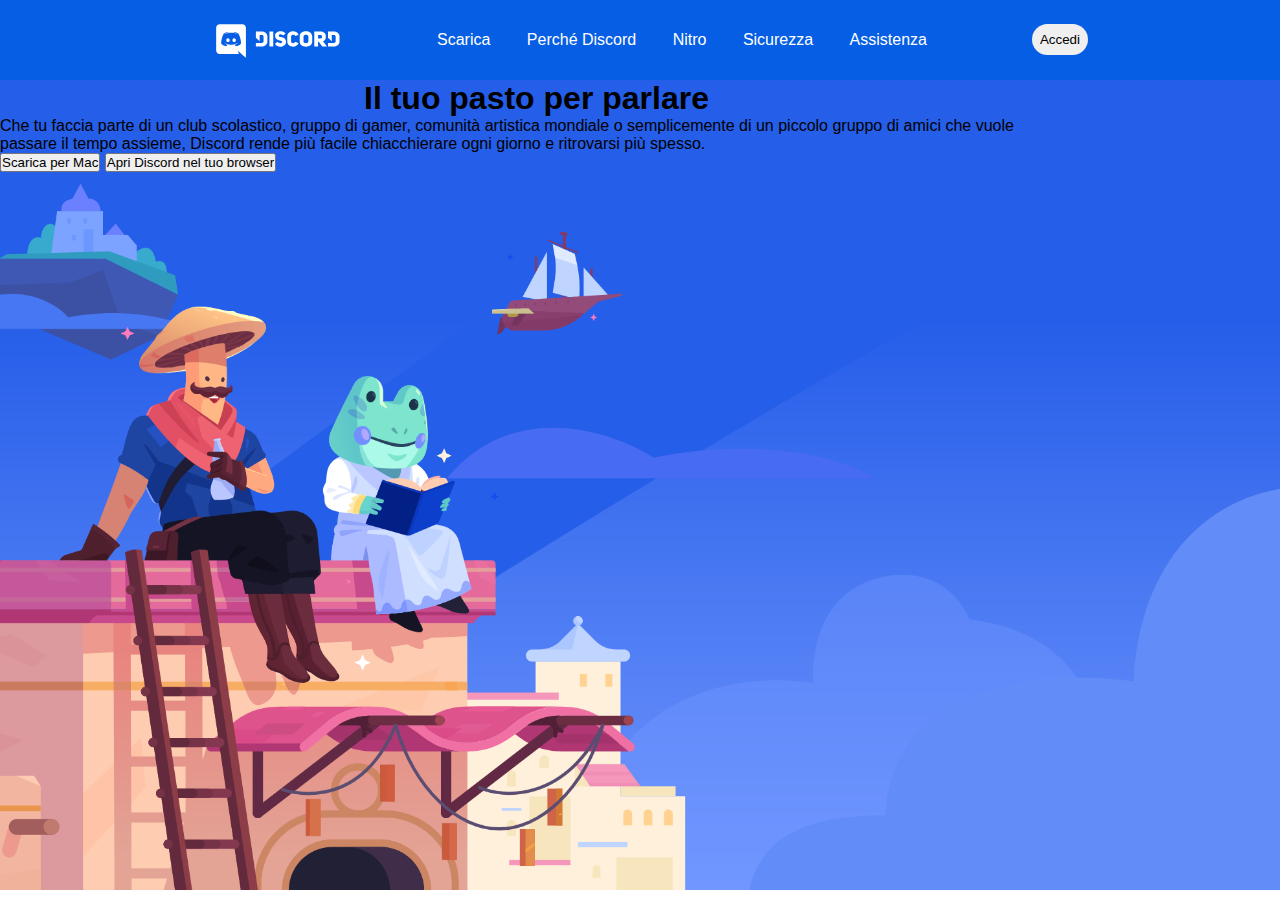
==== index.html @ f9d79a92 "add header" ====
<!DOCTYPE html>
<html lang="it">
<head>
    <meta charset="UTF-8">
    <meta http-equiv="X-UA-Compatible" content="IE=edge">
    <meta name="viewport" content="width=device-width, initial-scale=1.0">
    <title>Discord</title>


    <link rel="stylesheet" href="css/style.css">
</head>
<body>
    <header>
        <nav>
            <div class="menu">
                <ul>
                    <li><a href="#!">Scarica</a></li>
                    <li><a href="#!">Perché Discord</a></li>
                    <li><a href="#!">Nitro</a></li>
                    <li><a href="#!">Sicurezza</a></li>
                    <li><a href="#!">Assistenza</a></li>
                </ul>
            </div>
            <img src="img/logo.svg" alt="logo discord">
            <button>Accedi</button>
        </nav>
        
    </header>
    <div class="background">
        <section class="centered section">
            <h1>Il tuo pasto per parlare</h1>
            <p>
                Che tu faccia parte di un club scolastico, gruppo di gamer, comunità artistica mondiale o semplicemente di un piccolo gruppo di amici che vuole passare il tempo assieme, Discord rende più facile chiacchierare ogni giorno e ritrovarsi più spesso.
            </p>
            <button>Scarica per Mac</button>
            <button>Apri Discord nel tuo browser</button>

        </section>
    </div>
</body>
</html>
---- css/style.css ----
*{
    margin: 0;
    padding: 0;
    box-sizing: border-box;
}

html{
    font-family: Arial, Helvetica, sans-serif;
}

header{
    height: 80px;
    background-color: rgb(5,94,228	) ;
}

nav{
    max-width: 70%;
    margin: 0 auto;
    text-align: center;
    line-height: 80px;
}

.menu{
    display: inline-block;
    margin-left: -2rem;
}

nav li{
    list-style: none;
    display: inline-block;
    line-height: 80px;   
}

ul{
    display: inline-block;
}

li a{
    text-decoration: none;
    display: inline-block;
    padding-left: 1rem;
    padding-right: 1rem;
    color: white;
}

li a:hover{
    text-decoration: underline;
}

header img{
    float: left;
    padding: 1.5rem;
}

nav button{
    float: right;
    border: none;
    padding: 0.5rem;
    border-radius: 1rem;
    vertical-align: middle;
    margin-top: 1.5rem;
}

.background{
    background-image: url(../img/jumbo.png);
    height: 90vh;
    background-size: cover;
    background-repeat: no-repeat;
}	

.section{
    height: 80%;
    width: 80%;
}
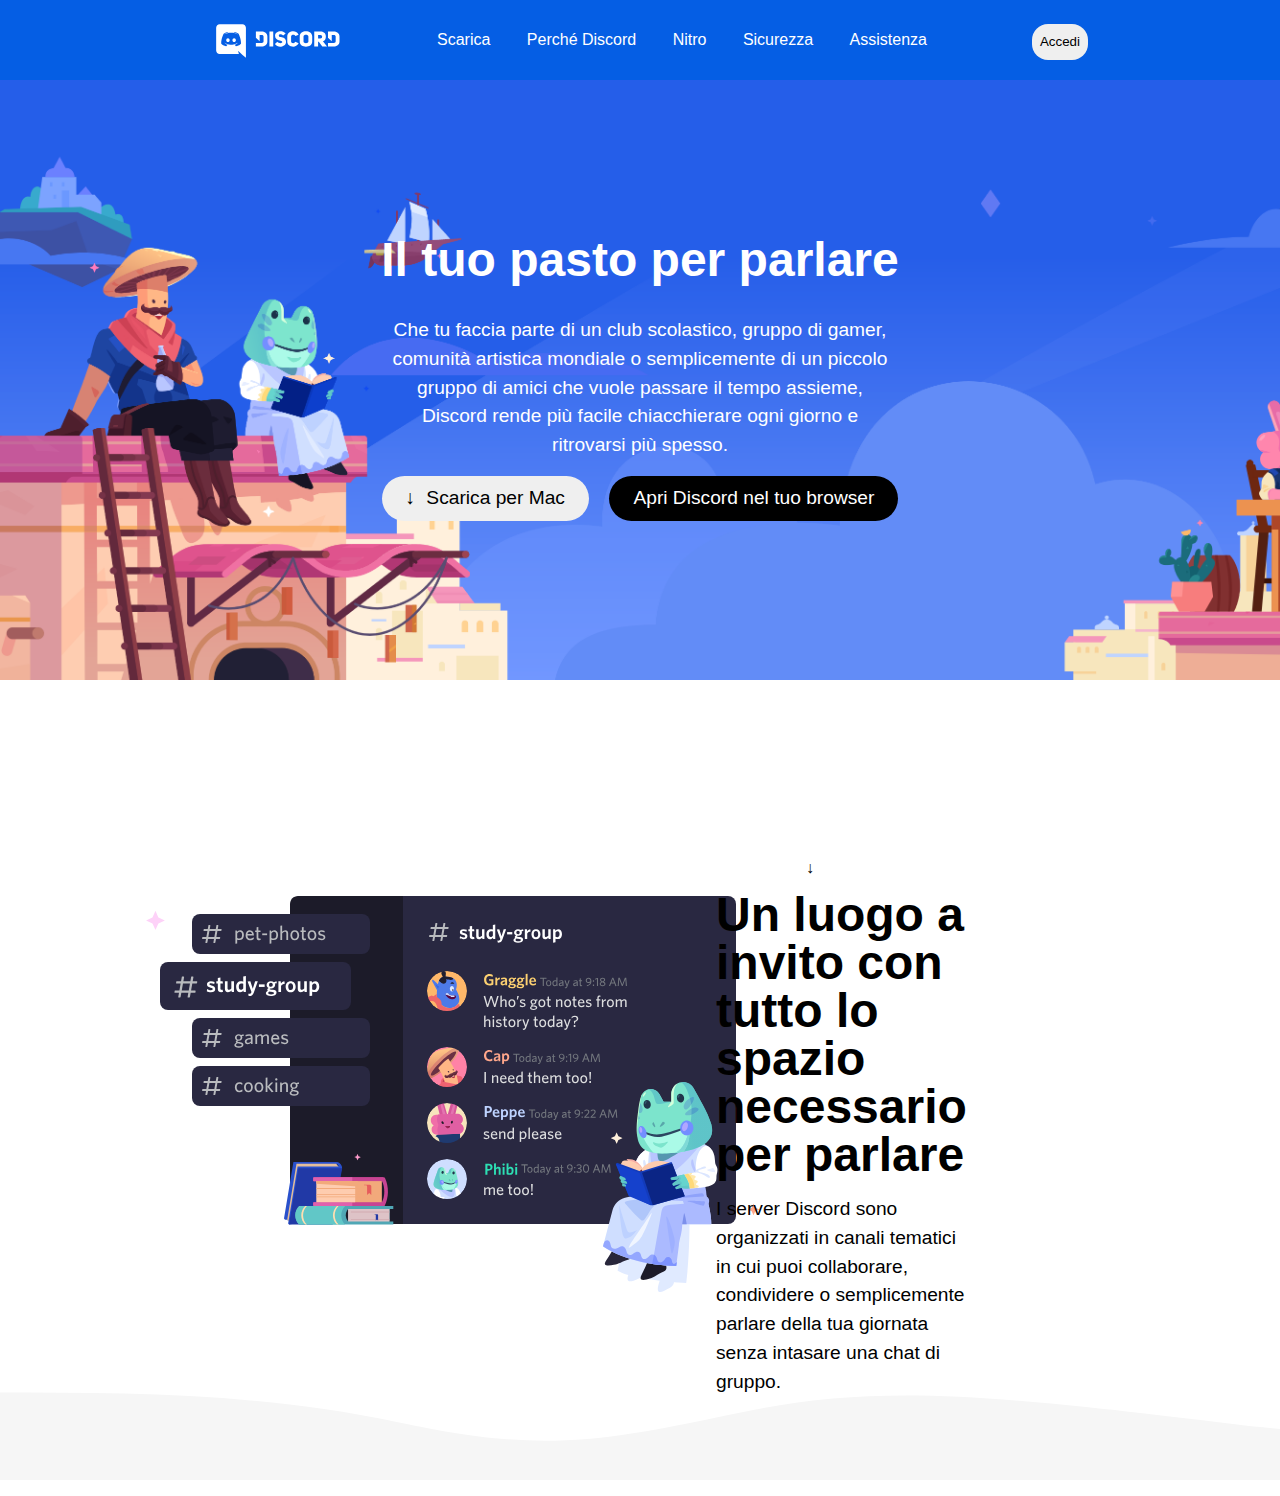
==== commit a0b4a467: "section 1" ====
--- a/index.html
+++ b/index.html
@@ -28,14 +28,30 @@
     </header>
     <div class="background">
         <section class="centered section">
-            <h1>Il tuo pasto per parlare</h1>
-            <p>
+            <h1 class="title page">Il tuo pasto per parlare</h1>
+            <p class="text subtitle">
                 Che tu faccia parte di un club scolastico, gruppo di gamer, comunità artistica mondiale o semplicemente di un piccolo gruppo di amici che vuole passare il tempo assieme, Discord rende più facile chiacchierare ogni giorno e ritrovarsi più spesso.
             </p>
-            <button>Scarica per Mac</button>
-            <button>Apri Discord nel tuo browser</button>
+            <button class="white button">Scarica per Mac</button>
+            <button class="black button">Apri Discord nel tuo browser</button>
 
         </section>
     </div>
+    <div class="container-sec">
+        <section class="section white">
+            <img src="img/item1.svg" alt="">
+            <div class="right column">
+                <h1 class="title">
+                    Un luogo a invito con tutto lo spazio necessario per parlare
+                </h1>
+                <p class="text">
+                    I server Discord sono organizzati in canali tematici in cui puoi collaborare, condividere o semplicemente parlare della tua giornata senza intasare una chat di gruppo.
+                </p> 
+            </div>
+           
+        </section> 
+        <svg class="wave-1hkxOo wave" version="1.1" xmlns="http://www.w3.org/2000/svg" viewBox="0 0 1440 100" preserveAspectRatio="none"><path class="wavePath-haxJK1 animationPaused-2hZ4IO" d="M826.337463,25.5396311 C670.970254,58.655965 603.696181,68.7870267 447.802481,35.1443383 C293.342778,1.81111414 137.33377,1.81111414 0,1.81111414 L0,150 L1920,150 L1920,1.81111414 C1739.53523,-16.6853983 1679.86404,73.1607868 1389.7826,37.4859505 C1099.70117,1.81111414 981.704672,-7.57670281 826.337463,25.5396311 Z" fill="rgb(246,246,246)"></path></svg>
+    </div>
+   
 </body>
 </html>--- a/css/style.css
+++ b/css/style.css
@@ -2,6 +2,7 @@
     margin: 0;
     padding: 0;
     box-sizing: border-box;
+    line-height: 1.5em;
 }
 
 html{
@@ -63,12 +64,86 @@
 
 .background{
     background-image: url(../img/jumbo.png);
-    height: 90vh;
     background-size: cover;
     background-repeat: no-repeat;
+    text-align: center;
+    color: white;
+    height: 600px;
+    position: relative;
 }	
 
+.container-sec{
+    height: 800px;
+    position: relative;
+}
 .section{
+    position: absolute;
+    top: 50%;
+    left: 50%;
+    transform: translate(-50%, -50%);
     height: 80%;
-    width: 80%;
+    width: 80%;   
+    margin-top: 6rem;
+}
+
+.page{
+    margin-bottom: 2rem;
+}
+
+.title{
+    font-size: 3rem;
+    line-height: 3rem;
+}
+
+.subtitle{
+    width: 50%;
+    margin: auto;
+    font-size: 1.2rem;
+}
+
+.text{
+    font-size: 1.2rem;
+    margin-top: 1rem;
+}
+
+.button{
+    border: none;
+    font-size: 1.2rem;
+    border-radius: 1.5rem;
+    padding: .5rem 1.5rem;
+    margin: .5rem;
+    margin-top: 1rem;
+}
+
+.white::before{
+    content: "\2193";
+    padding-right: 0.7rem;
+}
+
+.black{
+    color: white;
+    background: black;
+}
+
+img{
+    float: left;
+    
+}
+
+.column{
+    width: 25%;
+    display: inline-block;
+    position: absolute;
+    right: 180px;
+    top:35px;
+}
+
+.right{
+    margin-left: 8rem;
+}
+
+.wave{
+    margin-top: 10rem; 
+    position: absolute;
+    bottom:0;
 }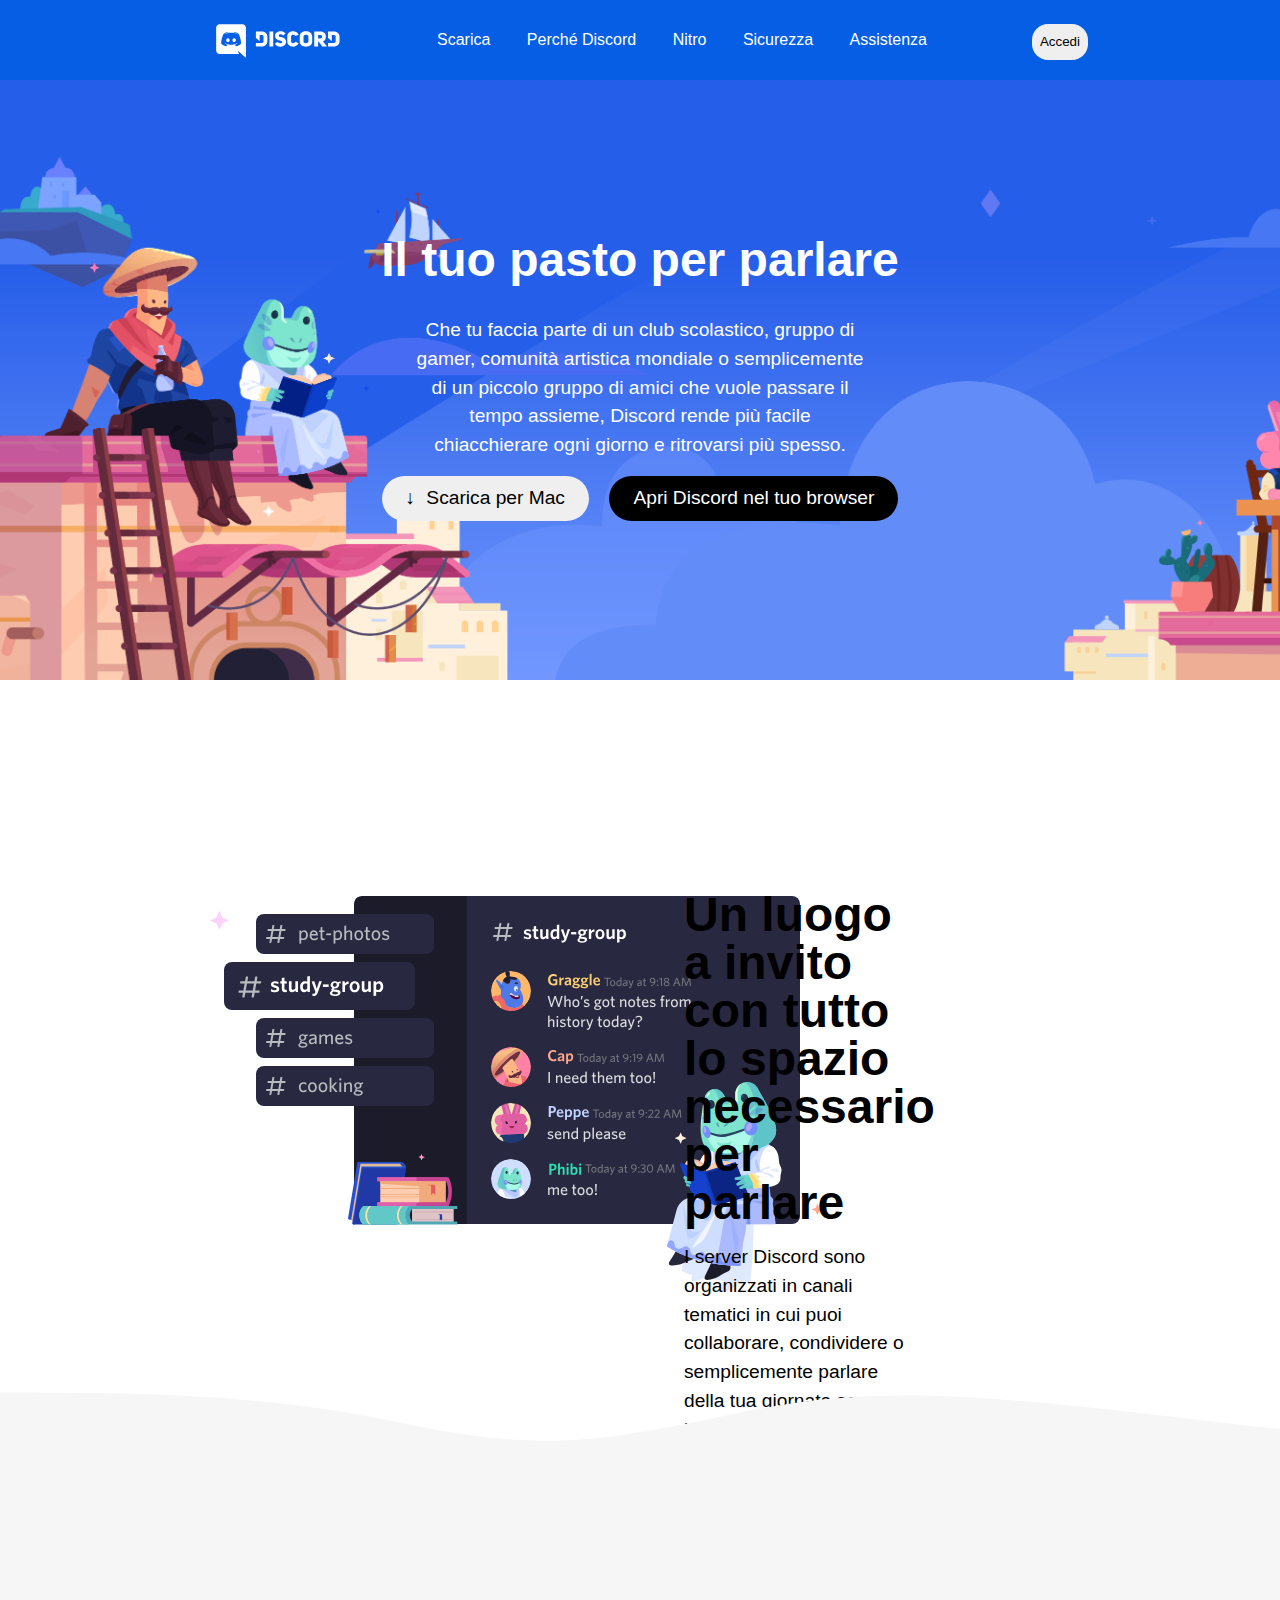
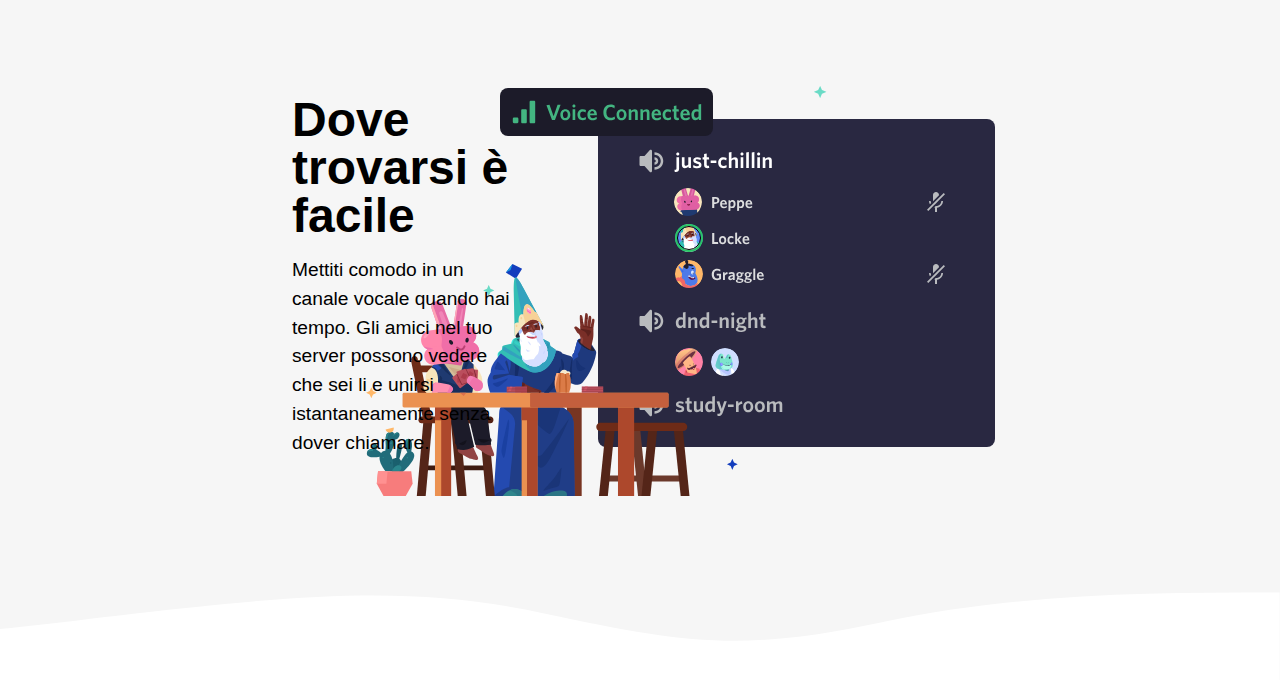
==== commit a45301c1: "section 2" ====
--- a/index.html
+++ b/index.html
@@ -38,7 +38,7 @@
         </section>
     </div>
     <div class="container-sec">
-        <section class="section white">
+        <section class="section first">
             <img src="img/item1.svg" alt="">
             <div class="right column">
                 <h1 class="title">
@@ -52,6 +52,21 @@
         </section> 
         <svg class="wave-1hkxOo wave" version="1.1" xmlns="http://www.w3.org/2000/svg" viewBox="0 0 1440 100" preserveAspectRatio="none"><path class="wavePath-haxJK1 animationPaused-2hZ4IO" d="M826.337463,25.5396311 C670.970254,58.655965 603.696181,68.7870267 447.802481,35.1443383 C293.342778,1.81111414 137.33377,1.81111414 0,1.81111414 L0,150 L1920,150 L1920,1.81111414 C1739.53523,-16.6853983 1679.86404,73.1607868 1389.7826,37.4859505 C1099.70117,1.81111414 981.704672,-7.57670281 826.337463,25.5396311 Z" fill="rgb(246,246,246)"></path></svg>
     </div>
-   
+    <div class="container-sec grey">
+        <section class="section">
+            <img src="img/item2.svg" alt="">
+            <div class="left column">
+                <h1 class="title">
+                    Dove trovarsi è facile
+                </h1>
+                <p class="text">
+                    Mettiti comodo in un canale vocale quando hai tempo. Gli amici nel tuo server possono vedere che sei li e unirsi istantaneamente senza dover chiamare.
+                </p> 
+            </div>
+           
+        </section> 
+        <svg class="wave-1hkxOo bottom wave" version="1.1" xmlns="http://www.w3.org/2000/svg" viewBox="0 0 1440 100" preserveAspectRatio="none"><path class="wavePath-haxJK1 animationPaused-2hZ4IO" d="M826.337463,25.5396311 C670.970254,58.655965 603.696181,68.7870267 447.802481,35.1443383 C293.342778,1.81111414 137.33377,1.81111414 0,1.81111414 L0,150 L1920,150 L1920,1.81111414 C1739.53523,-16.6853983 1679.86404,73.1607868 1389.7826,37.4859505 C1099.70117,1.81111414 981.704672,-7.57670281 826.337463,25.5396311 Z" fill="white"></path></svg>
+    </div>
+
 </body>
 </html>--- a/css/style.css
+++ b/css/style.css
@@ -68,7 +68,7 @@
     background-repeat: no-repeat;
     text-align: center;
     color: white;
-    height: 600px;
+    min-height: 600px;
     position: relative;
 }	
 
@@ -82,7 +82,7 @@
     left: 50%;
     transform: translate(-50%, -50%);
     height: 80%;
-    width: 80%;   
+    width: 70%;   
     margin-top: 6rem;
 }
 
@@ -132,18 +132,36 @@
 
 .column{
     width: 25%;
+}
+
+.right{
     display: inline-block;
     position: absolute;
     right: 180px;
     top:35px;
 }
 
-.right{
-    margin-left: 8rem;
+.wave{
+    position: absolute;
+    bottom:0;
 }
 
-.wave{
-    margin-top: 10rem; 
+.grey{
+    background-color: rgb(246,246,246);
+}
+
+.grey img{
+    float: right;
+    margin-right: 4rem;
+}
+
+.left{
+    display: inline-block;
     position: absolute;
-    bottom:0;
+    left: 100px;
+    top:40px;
+}
+
+.bottom{
+    transform: scale(-1, 1);
 }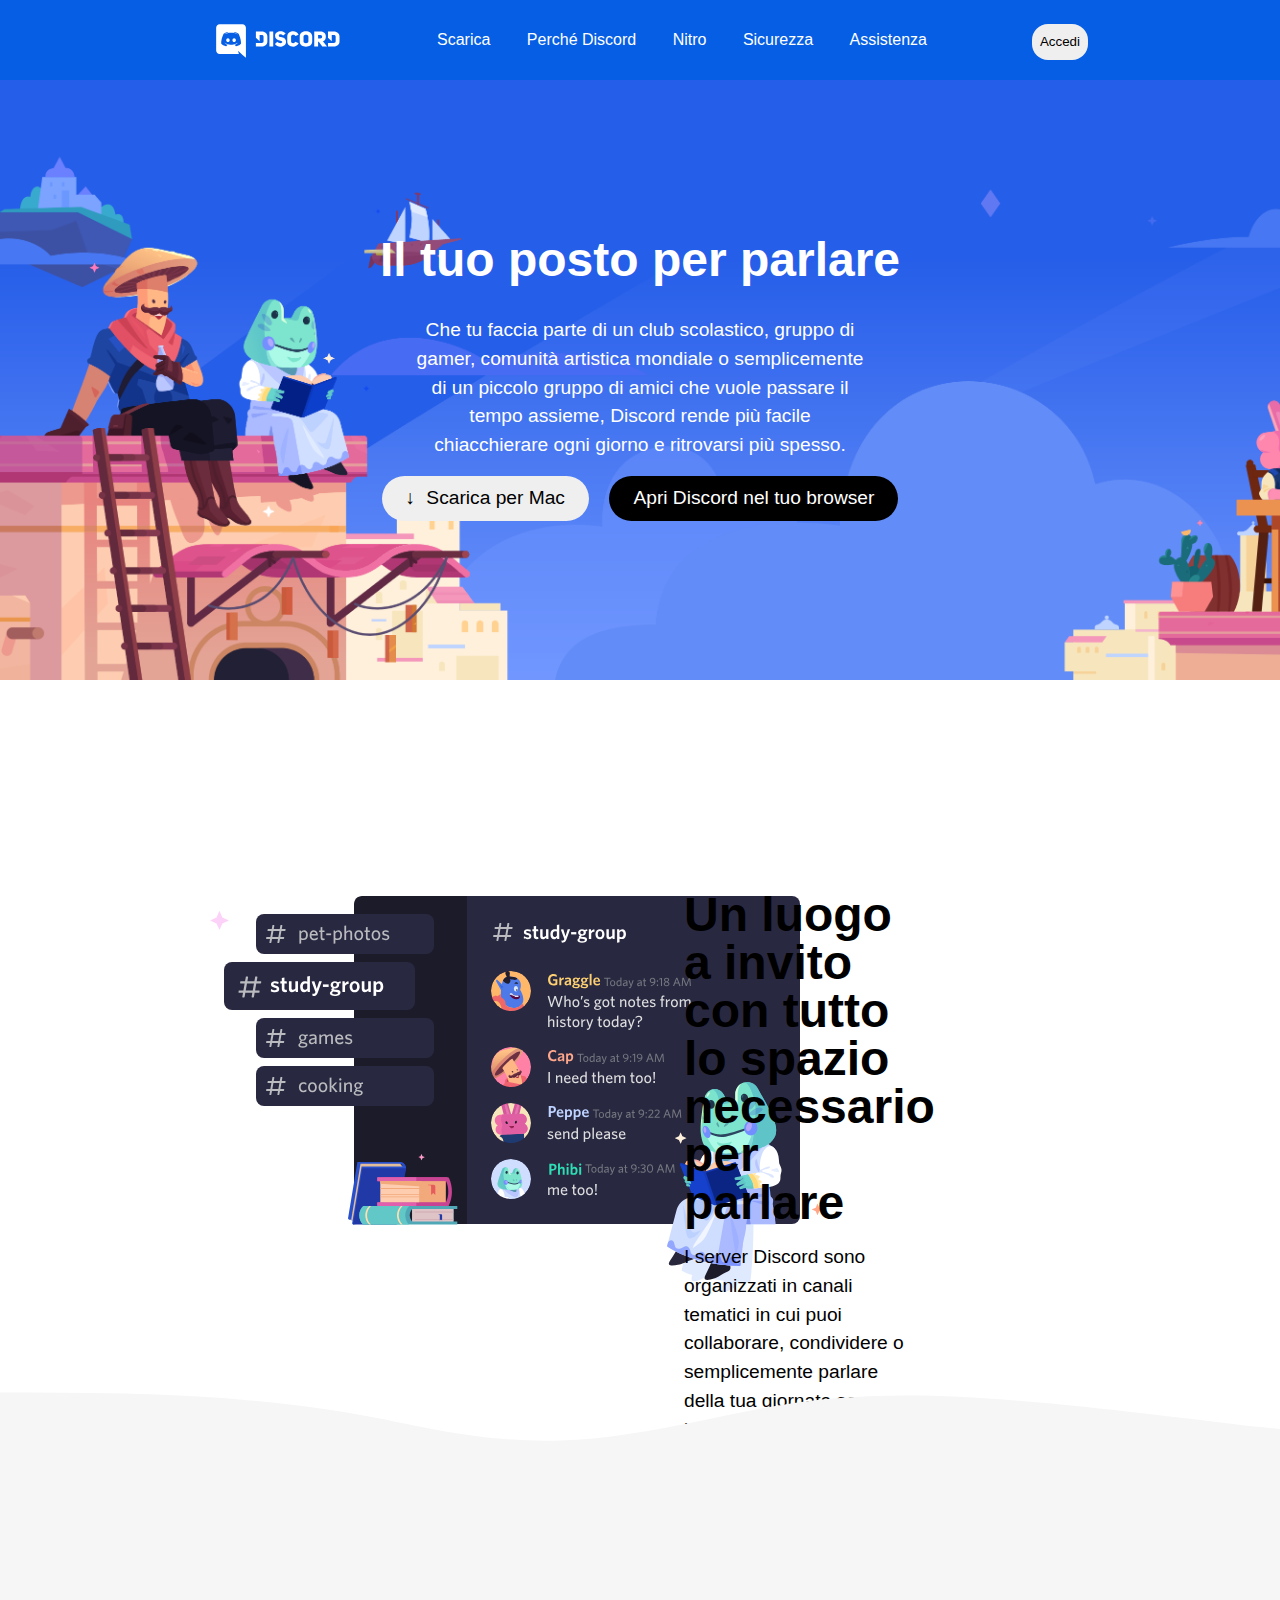
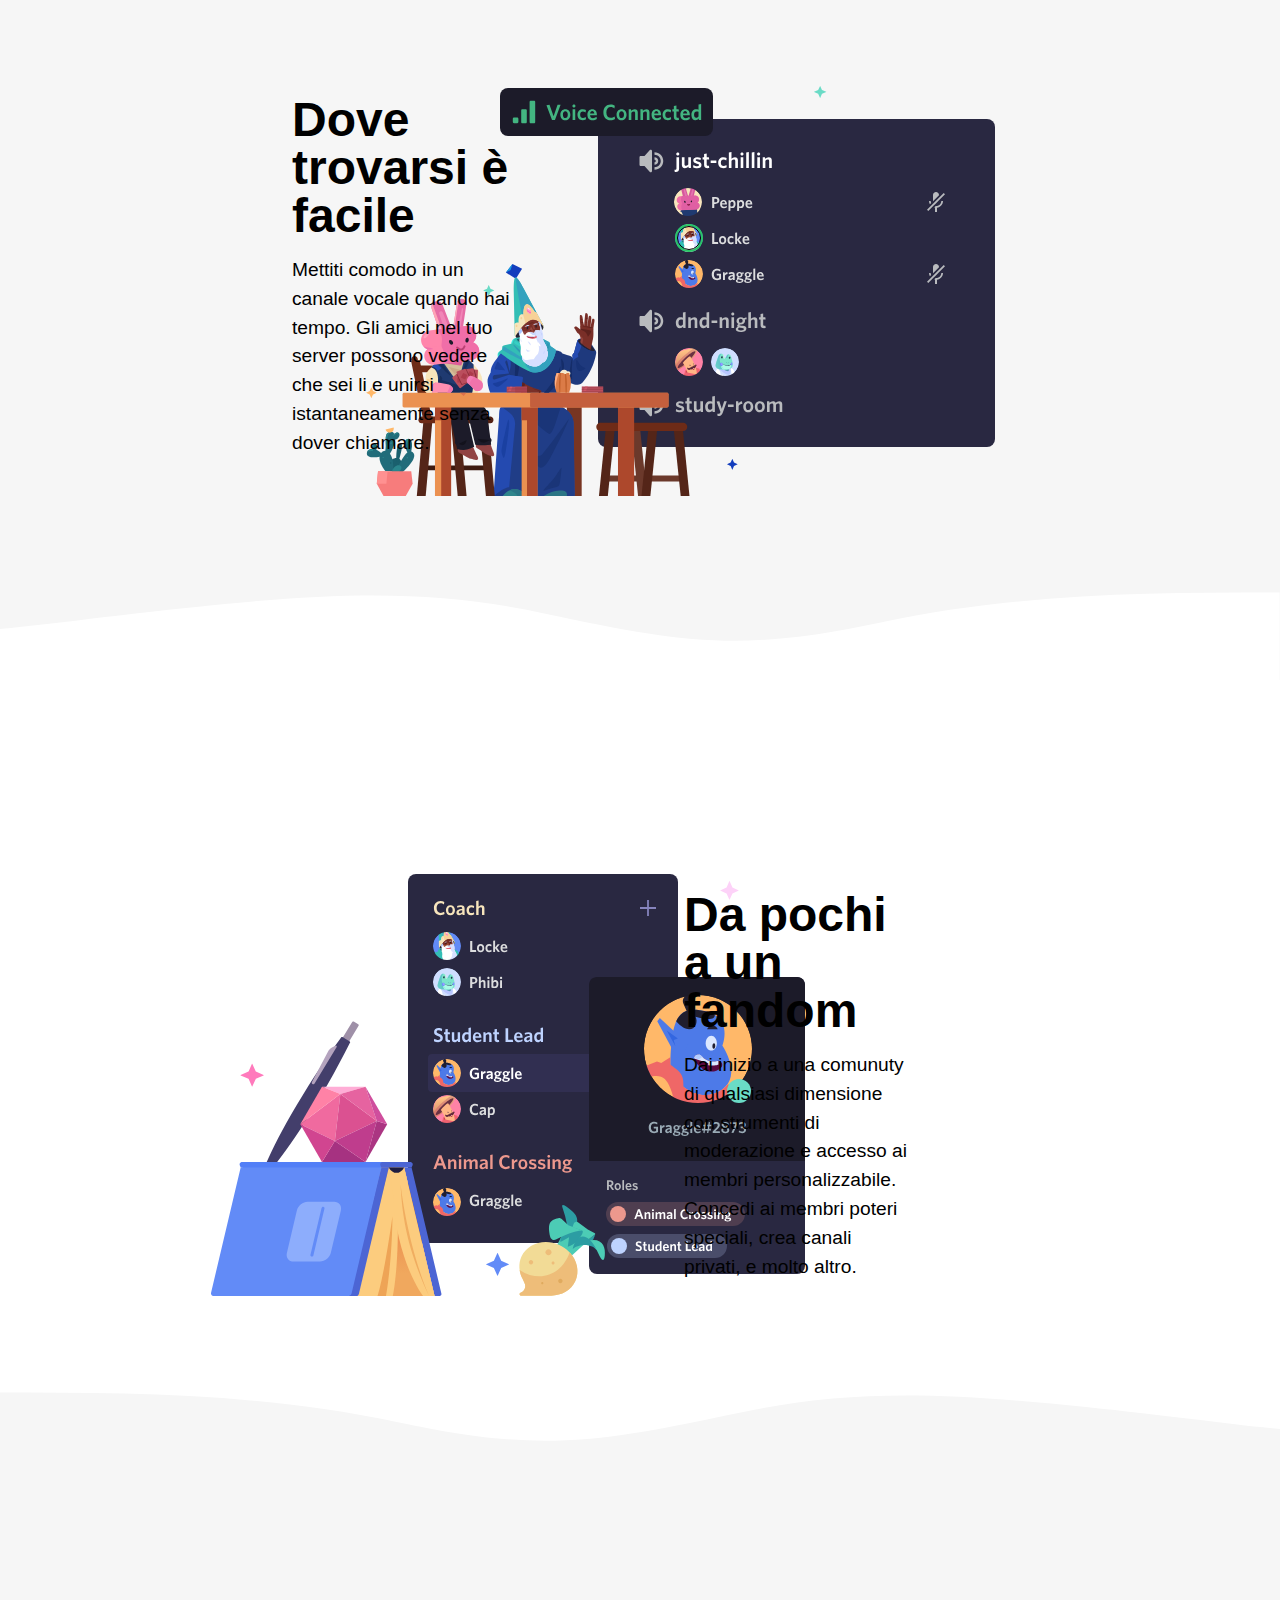
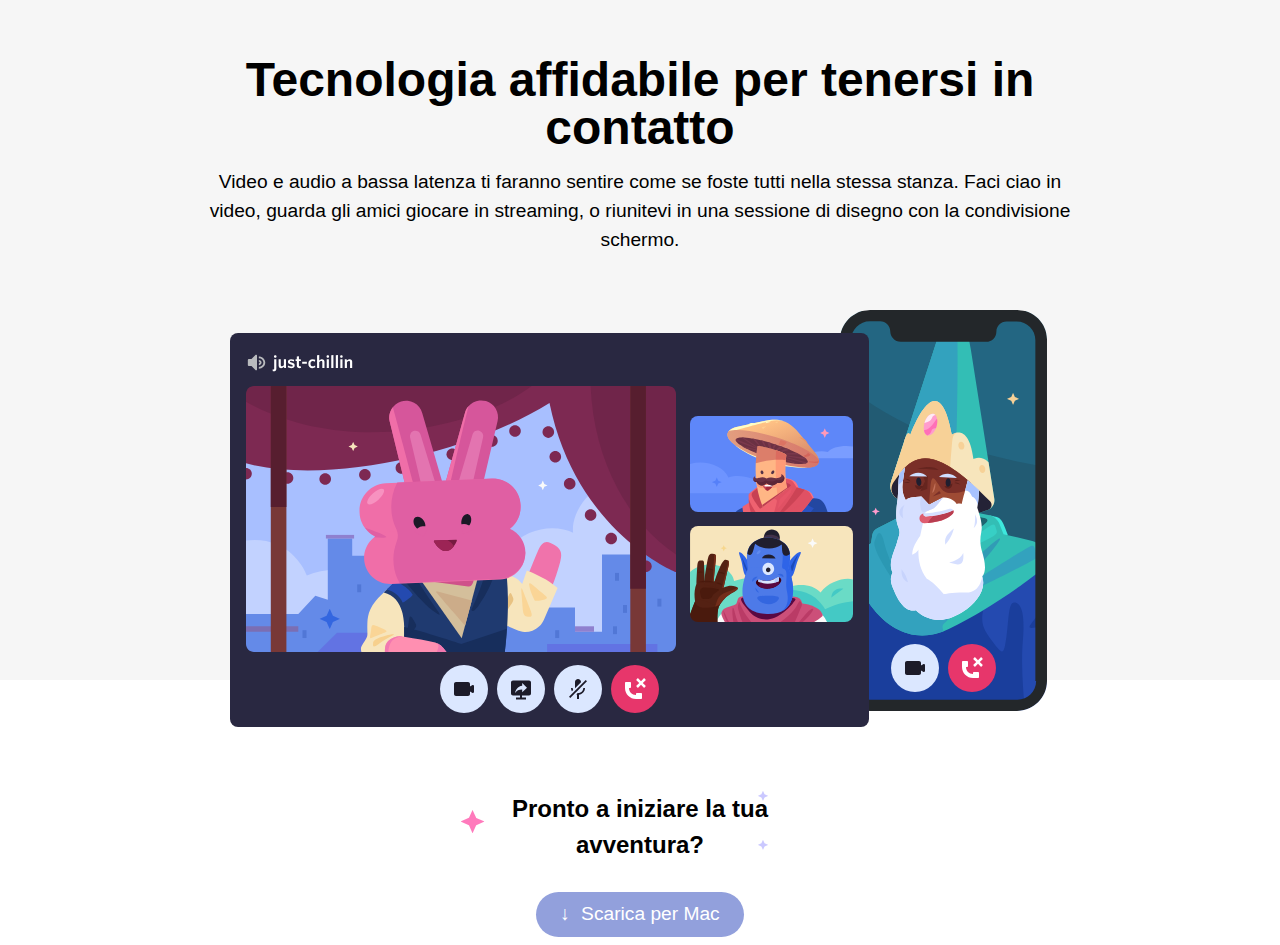
==== commit 638cfb80: "all sections" ====
--- a/index.html
+++ b/index.html
@@ -26,9 +26,10 @@
         </nav>
         
     </header>
+<!-- sezione superiore -->
     <div class="background">
         <section class="centered section">
-            <h1 class="title page">Il tuo pasto per parlare</h1>
+            <h1 class="title page">Il tuo posto per parlare</h1>
             <p class="text subtitle">
                 Che tu faccia parte di un club scolastico, gruppo di gamer, comunità artistica mondiale o semplicemente di un piccolo gruppo di amici che vuole passare il tempo assieme, Discord rende più facile chiacchierare ogni giorno e ritrovarsi più spesso.
             </p>
@@ -37,6 +38,7 @@
 
         </section>
     </div>
+<!-- prima sezione -->
     <div class="container-sec">
         <section class="section first">
             <img src="img/item1.svg" alt="">
@@ -52,7 +54,8 @@
         </section> 
         <svg class="wave-1hkxOo wave" version="1.1" xmlns="http://www.w3.org/2000/svg" viewBox="0 0 1440 100" preserveAspectRatio="none"><path class="wavePath-haxJK1 animationPaused-2hZ4IO" d="M826.337463,25.5396311 C670.970254,58.655965 603.696181,68.7870267 447.802481,35.1443383 C293.342778,1.81111414 137.33377,1.81111414 0,1.81111414 L0,150 L1920,150 L1920,1.81111414 C1739.53523,-16.6853983 1679.86404,73.1607868 1389.7826,37.4859505 C1099.70117,1.81111414 981.704672,-7.57670281 826.337463,25.5396311 Z" fill="rgb(246,246,246)"></path></svg>
     </div>
-    <div class="container-sec grey">
+<!-- seconda sezione -->
+    <div class="container-sec grey mid">
         <section class="section">
             <img src="img/item2.svg" alt="">
             <div class="left column">
@@ -67,6 +70,41 @@
         </section> 
         <svg class="wave-1hkxOo bottom wave" version="1.1" xmlns="http://www.w3.org/2000/svg" viewBox="0 0 1440 100" preserveAspectRatio="none"><path class="wavePath-haxJK1 animationPaused-2hZ4IO" d="M826.337463,25.5396311 C670.970254,58.655965 603.696181,68.7870267 447.802481,35.1443383 C293.342778,1.81111414 137.33377,1.81111414 0,1.81111414 L0,150 L1920,150 L1920,1.81111414 C1739.53523,-16.6853983 1679.86404,73.1607868 1389.7826,37.4859505 C1099.70117,1.81111414 981.704672,-7.57670281 826.337463,25.5396311 Z" fill="white"></path></svg>
     </div>
+<!-- terza sezione -->
+    <div class="container-sec">
+        <section class="section first">
+            <img src="img/item3.svg" alt="">
+            <div class="right column">
+                <h1 class="title">
+                    Da pochi a un fandom
+                </h1>
+                <p class="text">
+                    Dai inizio a una comunuty di qualsiasi dimensione con strumenti di moderazione e accesso ai membri personalizzabile. Concedi ai membri poteri speciali, crea canali privati, e molto altro.
+                </p> 
+            </div>
+           
+        </section> 
+        <svg class="wave-1hkxOo wave" version="1.1" xmlns="http://www.w3.org/2000/svg" viewBox="0 0 1440 100" preserveAspectRatio="none"><path class="wavePath-haxJK1 animationPaused-2hZ4IO" d="M826.337463,25.5396311 C670.970254,58.655965 603.696181,68.7870267 447.802481,35.1443383 C293.342778,1.81111414 137.33377,1.81111414 0,1.81111414 L0,150 L1920,150 L1920,1.81111414 C1739.53523,-16.6853983 1679.86404,73.1607868 1389.7826,37.4859505 C1099.70117,1.81111414 981.704672,-7.57670281 826.337463,25.5396311 Z" fill="rgb(246,246,246)"></path></svg>
+    </div>
+<!-- ultima sezione -->
+    <div class="container-sec grey">
+        <section class="centered section">
+            <h1 class="title">Tecnologia affidabile per tenersi in contatto</h1>
+            <p class="text">
+                Video e audio a bassa latenza ti faranno sentire come se foste tutti nella stessa stanza. Faci ciao in video, guarda gli amici giocare in streaming, o riunitevi in una sessione di disegno con la condivisione schermo.
+            </p>
+            <img src="img/item4-big.svg" alt="">
+            <h2>Pronto a iniziare la tua avventura?</h2><br>
+            <button class="blue button">Scarica per Mac</button>
+        </section>
+    </div>
+<!-- footer -->
+    <footer>
 
+
+
+
+
+    </footer>
 </body>
 </html>--- a/css/style.css
+++ b/css/style.css
@@ -66,7 +66,6 @@
     background-image: url(../img/jumbo.png);
     background-size: cover;
     background-repeat: no-repeat;
-    text-align: center;
     color: white;
     min-height: 600px;
     position: relative;
@@ -76,6 +75,11 @@
     height: 800px;
     position: relative;
 }
+
+.centered{
+    text-align: center;
+}
+
 .section{
     position: absolute;
     top: 50%;
@@ -115,7 +119,7 @@
     margin-top: 1rem;
 }
 
-.white::before{
+.blue::before, .white::before{
     content: "\2193";
     padding-right: 0.7rem;
 }
@@ -125,7 +129,8 @@
     background: black;
 }
 
-img{
+
+.first img{
     float: left;
     
 }
@@ -150,7 +155,7 @@
     background-color: rgb(246,246,246);
 }
 
-.grey img{
+.mid img{
     float: right;
     margin-right: 4rem;
 }
@@ -164,4 +169,18 @@
 
 .bottom{
     transform: scale(-1, 1);
+}
+
+.centered h2{
+    display: inline-block;
+    width: 40%;
+    margin:auto;
+    height: 10%;
+    background-image: url(../img/stars.svg);
+}
+
+.blue{
+    background-color:rgb(146,160,220) ;
+    color: white;
+    margin-top: 2rem;
 }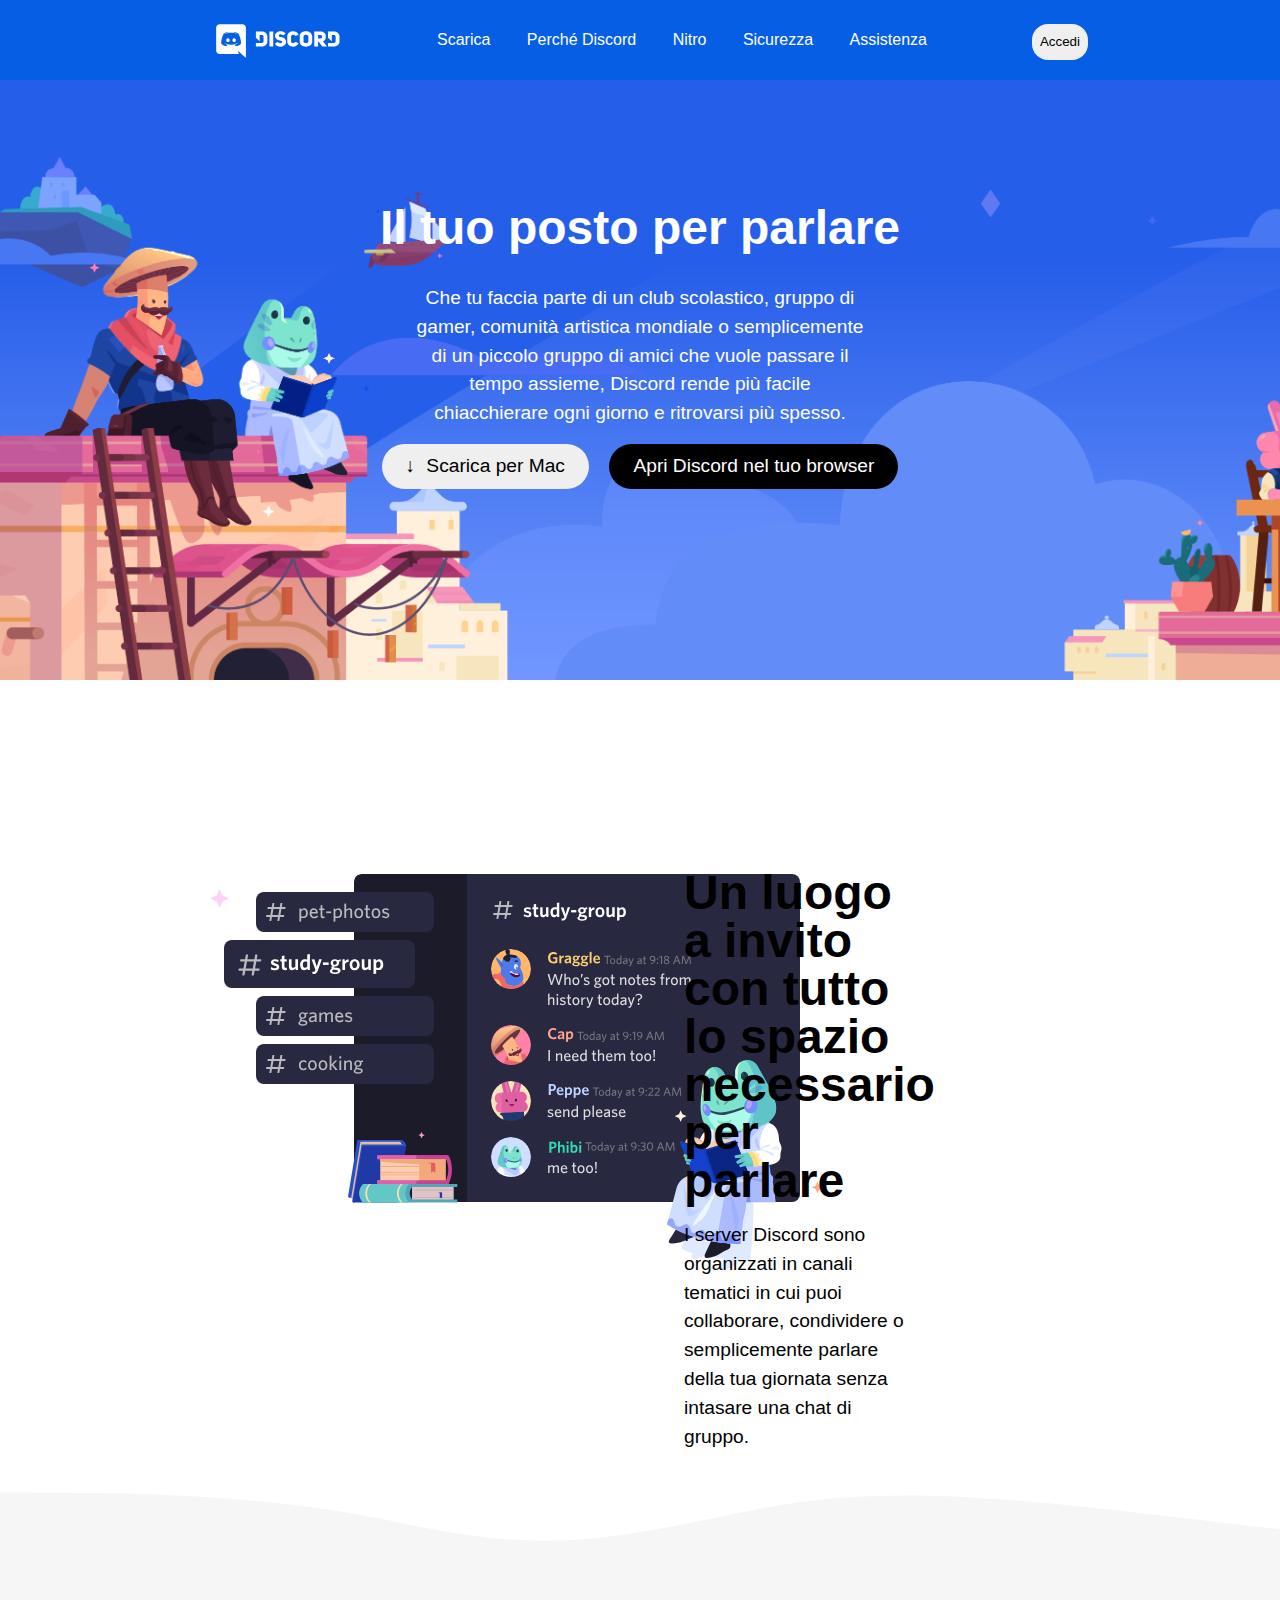
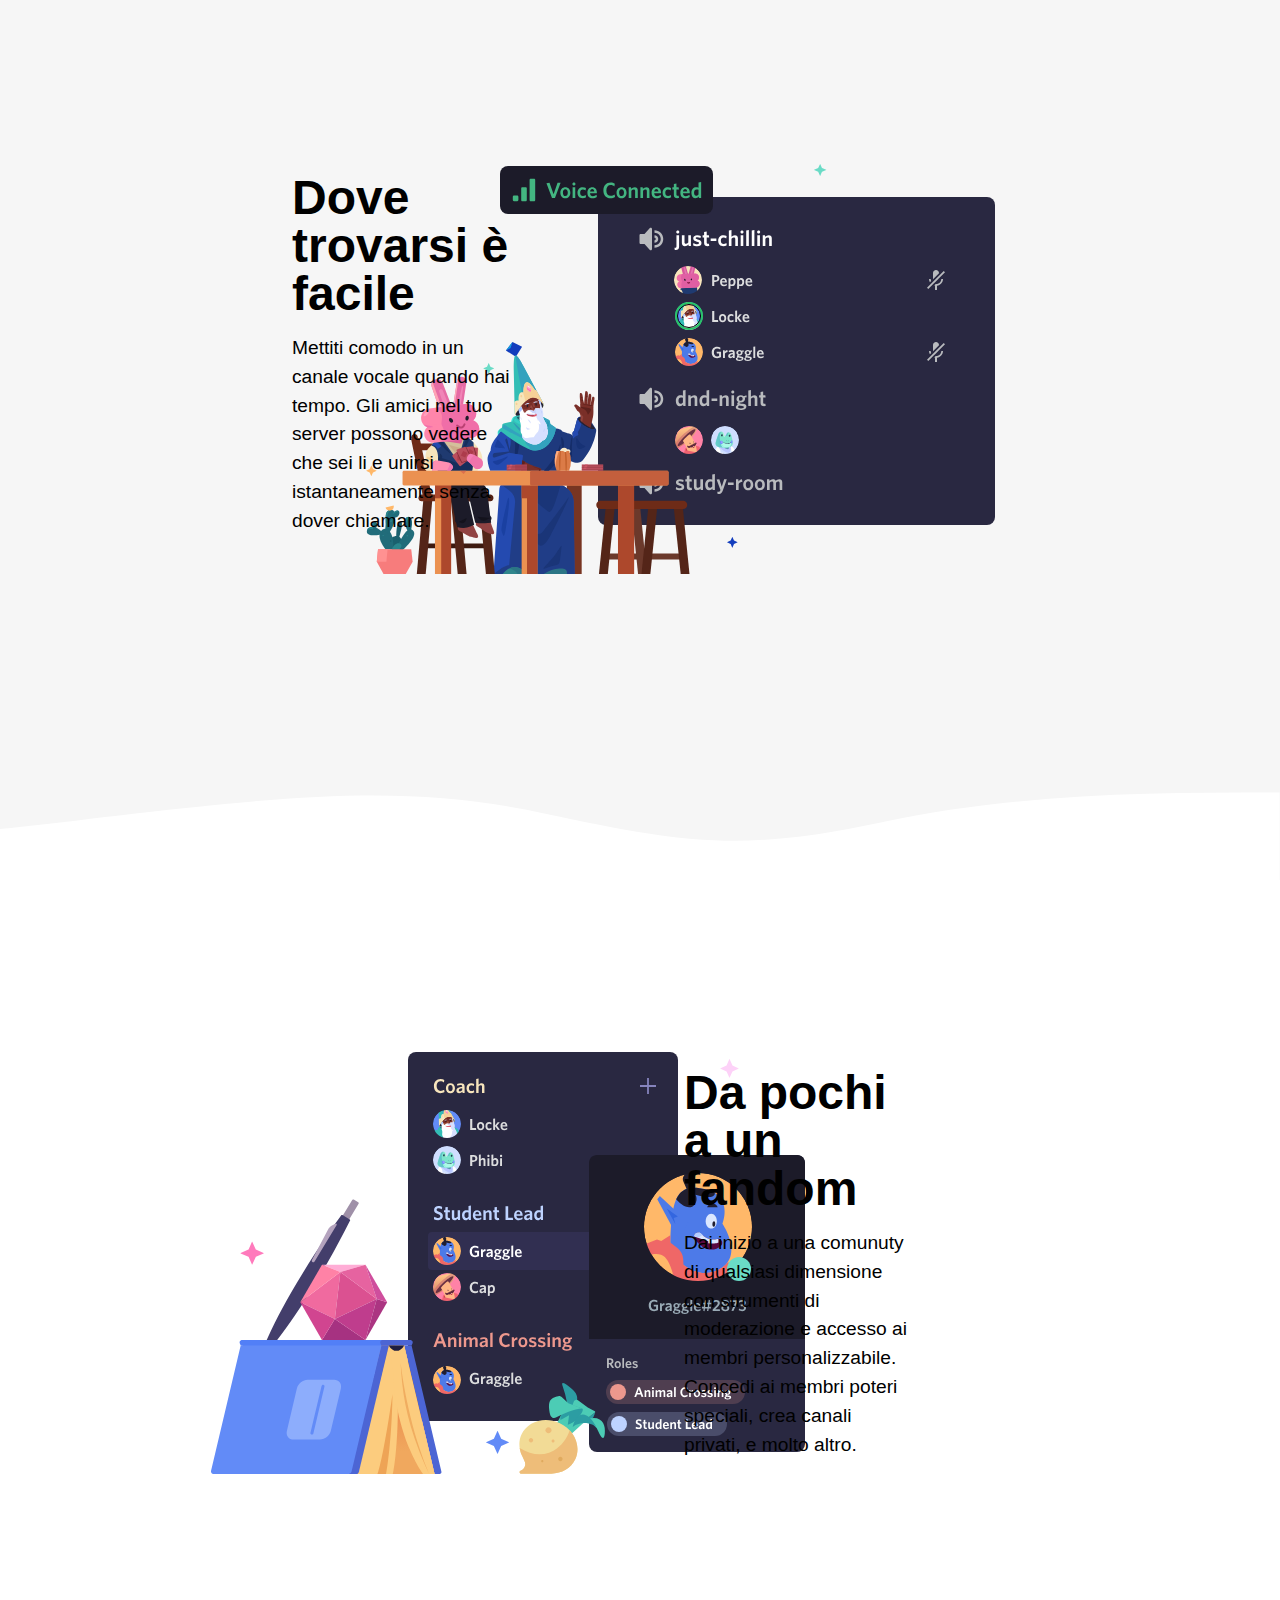
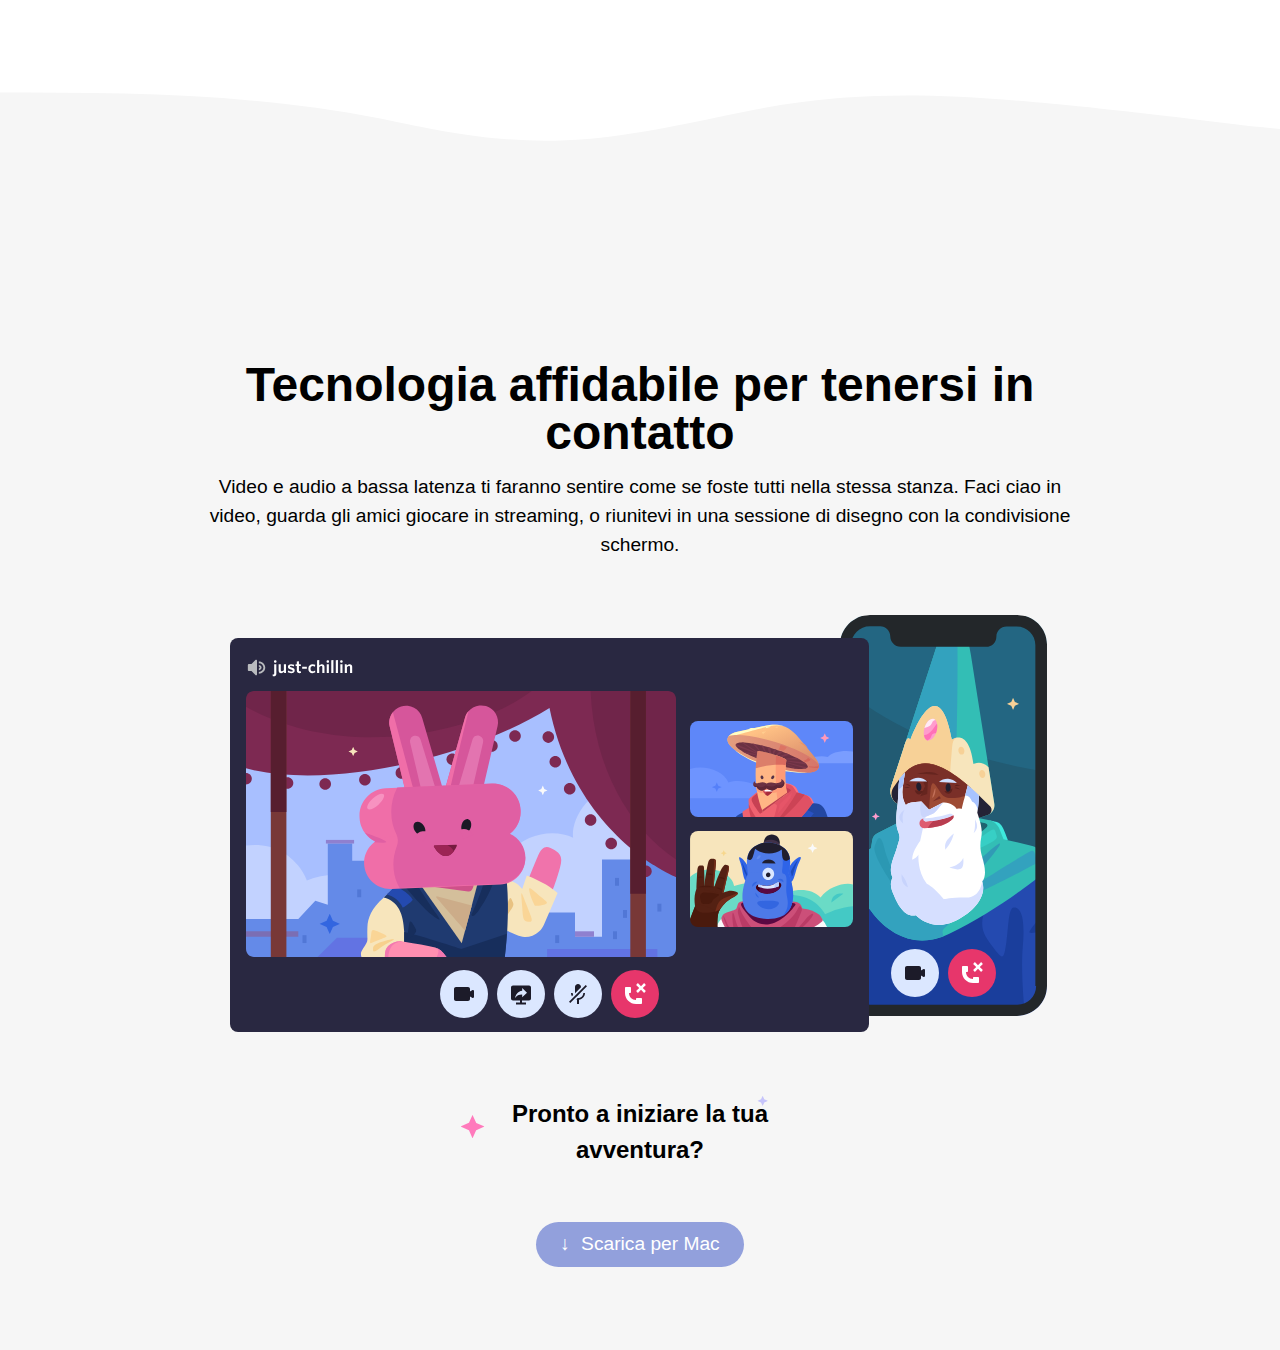
==== commit 2a9b2794: "all section" ====
--- a/index.html
+++ b/index.html
@@ -87,8 +87,8 @@
         <svg class="wave-1hkxOo wave" version="1.1" xmlns="http://www.w3.org/2000/svg" viewBox="0 0 1440 100" preserveAspectRatio="none"><path class="wavePath-haxJK1 animationPaused-2hZ4IO" d="M826.337463,25.5396311 C670.970254,58.655965 603.696181,68.7870267 447.802481,35.1443383 C293.342778,1.81111414 137.33377,1.81111414 0,1.81111414 L0,150 L1920,150 L1920,1.81111414 C1739.53523,-16.6853983 1679.86404,73.1607868 1389.7826,37.4859505 C1099.70117,1.81111414 981.704672,-7.57670281 826.337463,25.5396311 Z" fill="rgb(246,246,246)"></path></svg>
     </div>
 <!-- ultima sezione -->
-    <div class="container-sec grey">
-        <section class="centered section">
+    <div class="container-sec grey last">
+        <section class="centered section ">
             <h1 class="title">Tecnologia affidabile per tenersi in contatto</h1>
             <p class="text">
                 Video e audio a bassa latenza ti faranno sentire come se foste tutti nella stessa stanza. Faci ciao in video, guarda gli amici giocare in streaming, o riunitevi in una sessione di disegno con la condivisione schermo.
--- a/css/style.css
+++ b/css/style.css
@@ -72,7 +72,7 @@
 }	
 
 .container-sec{
-    height: 800px;
+    height: 100vh;
     position: relative;
 }
 
@@ -87,7 +87,7 @@
     transform: translate(-50%, -50%);
     height: 80%;
     width: 70%;   
-    margin-top: 6rem;
+    margin-top: 4rem;
 }
 
 .page{
@@ -177,10 +177,15 @@
     margin:auto;
     height: 10%;
     background-image: url(../img/stars.svg);
+    background-repeat: no-repeat;
 }
 
 .blue{
     background-color:rgb(146,160,220) ;
     color: white;
     margin-top: 2rem;
-}+}
+
+.last{
+    height: 130vh;
+}
